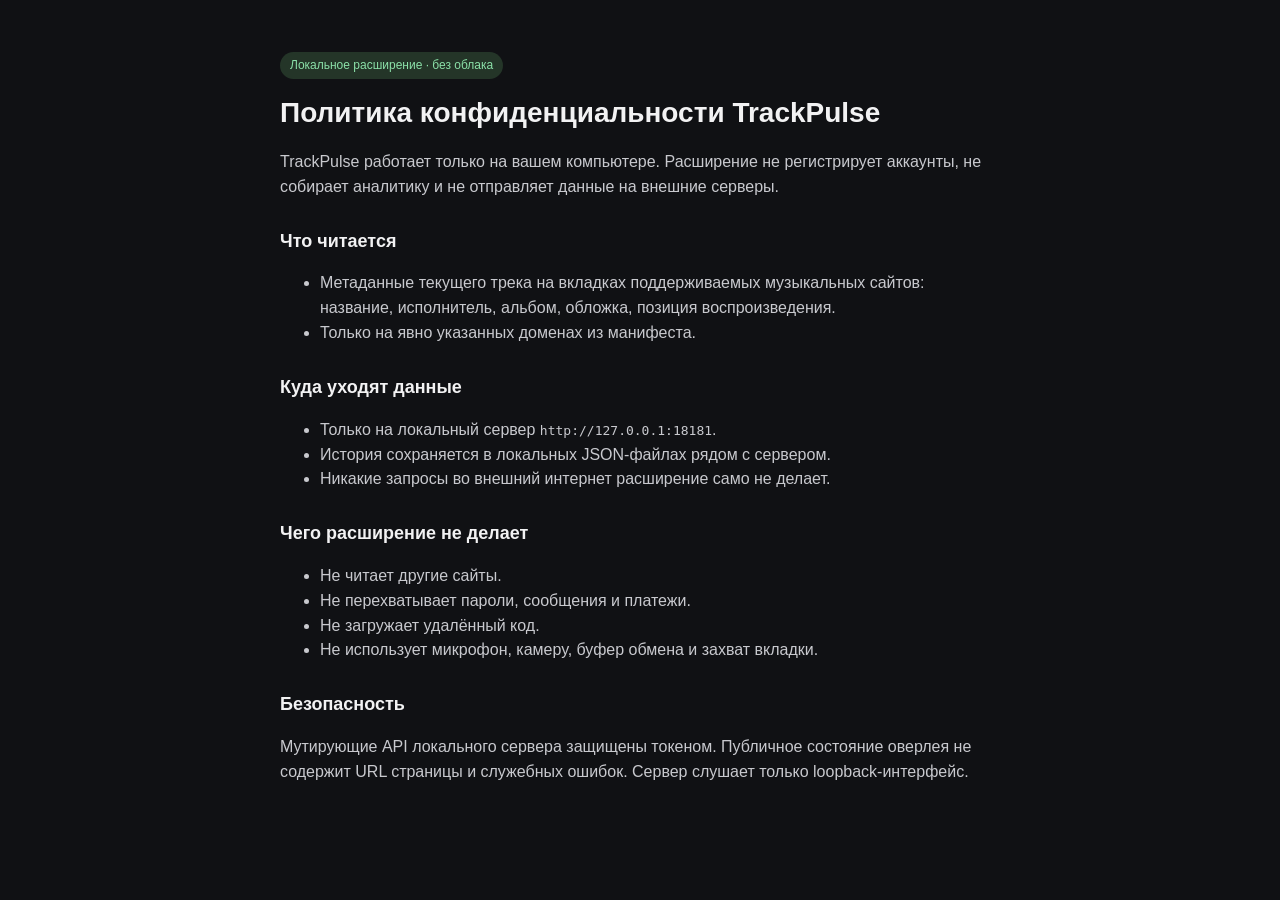
==== privacy.html @ 2d44130a "Initial TrackPulse 2.2.0: Yandex+VK now playing for OBS with install/update tools." ====
<!doctype html>
<html lang="ru">
<head>
  <meta charset="utf-8">
  <meta name="viewport" content="width=device-width, initial-scale=1">
  <title>TrackPulse — конфиденциальность</title>
  <style>
    :root { color-scheme: dark; font-family: "Segoe UI Variable", "Segoe UI", sans-serif; }
    body { margin: 0; background: #101114; color: #f2f2f3; }
    main { max-width: 720px; margin: 0 auto; padding: 40px 24px 64px; line-height: 1.55; }
    h1 { margin: 0 0 8px; font-size: 28px; }
    h2 { margin: 28px 0 8px; font-size: 18px; }
    p, li { color: #c8c9ce; }
    .badge { display: inline-block; padding: 4px 10px; border-radius: 999px; background: #243528; color: #8be0a8; font-size: 12px; }
  </style>
</head>
<body>
  <main>
    <p class="badge">Локальное расширение · без облака</p>
    <h1>Политика конфиденциальности TrackPulse</h1>
    <p>TrackPulse работает только на вашем компьютере. Расширение не регистрирует аккаунты, не собирает аналитику и не отправляет данные на внешние серверы.</p>

    <h2>Что читается</h2>
    <ul>
      <li>Метаданные текущего трека на вкладках поддерживаемых музыкальных сайтов: название, исполнитель, альбом, обложка, позиция воспроизведения.</li>
      <li>Только на явно указанных доменах из манифеста.</li>
    </ul>

    <h2>Куда уходят данные</h2>
    <ul>
      <li>Только на локальный сервер <code>http://127.0.0.1:18181</code>.</li>
      <li>История сохраняется в локальных JSON-файлах рядом с сервером.</li>
      <li>Никакие запросы во внешний интернет расширение само не делает.</li>
    </ul>

    <h2>Чего расширение не делает</h2>
    <ul>
      <li>Не читает другие сайты.</li>
      <li>Не перехватывает пароли, сообщения и платежи.</li>
      <li>Не загружает удалённый код.</li>
      <li>Не использует микрофон, камеру, буфер обмена и захват вкладки.</li>
    </ul>

    <h2>Безопасность</h2>
    <p>Мутирующие API локального сервера защищены токеном. Публичное состояние оверлея не содержит URL страницы и служебных ошибок. Сервер слушает только loopback-интерфейс.</p>
  </main>
</body>
</html>
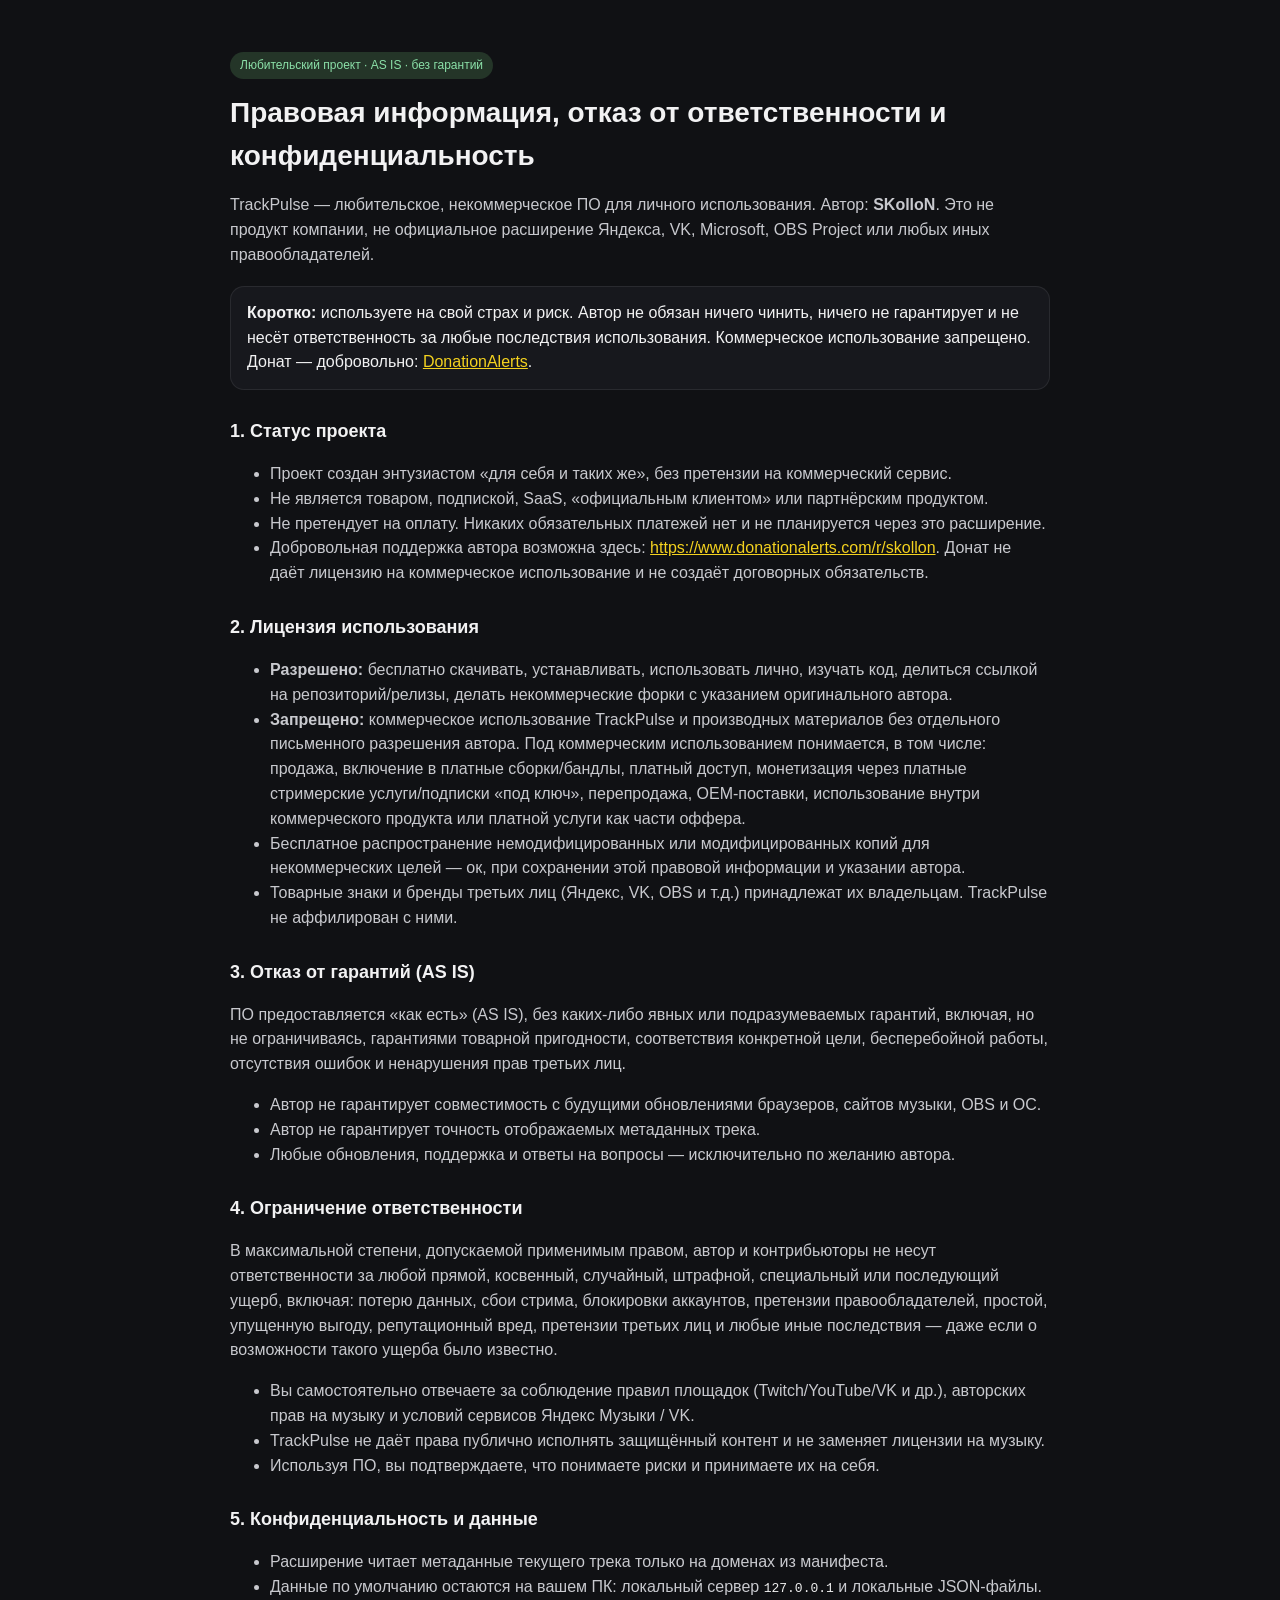
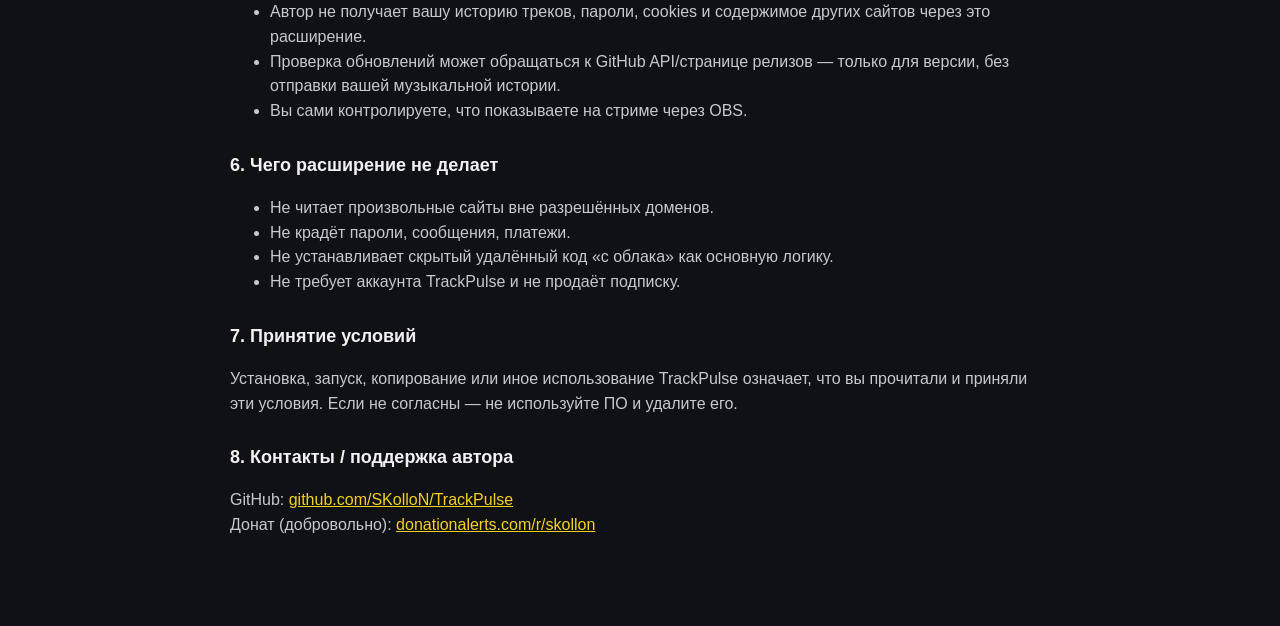
==== commit 830b524a: "Release 2.2.1: decorative bar, SVG lock, themed UI, stronger legal disclaimer." ====
--- a/privacy.html
+++ b/privacy.html
@@ -3,46 +3,154 @@
 <head>
   <meta charset="utf-8">
   <meta name="viewport" content="width=device-width, initial-scale=1">
-  <title>TrackPulse — конфиденциальность</title>
+  <title>TrackPulse — правовая информация и конфиденциальность</title>
   <style>
-    :root { color-scheme: dark; font-family: "Segoe UI Variable", "Segoe UI", sans-serif; }
-    body { margin: 0; background: #101114; color: #f2f2f3; }
-    main { max-width: 720px; margin: 0 auto; padding: 40px 24px 64px; line-height: 1.55; }
+    :root {
+      color-scheme: dark;
+      --bg: #101114;
+      --text: #f2f2f3;
+      --muted: #c8c9ce;
+      --accent: #f4d21f;
+      --accent-soft: rgba(244,210,31,.12);
+      --card: #17181d;
+      --border: rgba(255,255,255,.08);
+      font-family: "Segoe UI Variable", "Segoe UI", sans-serif;
+    }
+    body { margin: 0; background: var(--bg); color: var(--text); }
+    main { max-width: 820px; margin: 0 auto; padding: 40px 24px 72px; line-height: 1.55; }
     h1 { margin: 0 0 8px; font-size: 28px; }
     h2 { margin: 28px 0 8px; font-size: 18px; }
-    p, li { color: #c8c9ce; }
-    .badge { display: inline-block; padding: 4px 10px; border-radius: 999px; background: #243528; color: #8be0a8; font-size: 12px; }
+    p, li { color: var(--muted); }
+    a { color: var(--accent); }
+    .badge {
+      display: inline-block;
+      padding: 4px 10px;
+      border-radius: 999px;
+      background: #243528;
+      color: #8be0a8;
+      font-size: 12px;
+    }
+    .warn {
+      margin: 18px 0;
+      padding: 14px 16px;
+      border-radius: 14px;
+      border: 1px solid var(--border);
+      background: var(--card);
+    }
+    .warn strong { color: var(--text); }
+    code { color: #eee; }
   </style>
 </head>
 <body>
   <main>
-    <p class="badge">Локальное расширение · без облака</p>
-    <h1>Политика конфиденциальности TrackPulse</h1>
-    <p>TrackPulse работает только на вашем компьютере. Расширение не регистрирует аккаунты, не собирает аналитику и не отправляет данные на внешние серверы.</p>
+    <p class="badge">Любительский проект · AS IS · без гарантий</p>
+    <h1>Правовая информация, отказ от ответственности и конфиденциальность</h1>
+    <p>
+      TrackPulse — любительское, некоммерческое ПО для личного использования.
+      Автор: <strong>SKolloN</strong>. Это не продукт компании, не официальное расширение
+      Яндекса, VK, Microsoft, OBS Project или любых иных правообладателей.
+    </p>
 
-    <h2>Что читается</h2>
+    <div class="warn">
+      <strong>Коротко:</strong> используете на свой страх и риск.
+      Автор не обязан ничего чинить, ничего не гарантирует и не несёт ответственность
+      за любые последствия использования. Коммерческое использование запрещено.
+      Донат — добровольно: <a href="https://www.donationalerts.com/r/skollon" target="_blank" rel="noopener noreferrer">DonationAlerts</a>.
+    </div>
+
+    <h2>1. Статус проекта</h2>
     <ul>
-      <li>Метаданные текущего трека на вкладках поддерживаемых музыкальных сайтов: название, исполнитель, альбом, обложка, позиция воспроизведения.</li>
-      <li>Только на явно указанных доменах из манифеста.</li>
+      <li>Проект создан энтузиастом «для себя и таких же», без претензии на коммерческий сервис.</li>
+      <li>Не является товаром, подпиской, SaaS, «официальным клиентом» или партнёрским продуктом.</li>
+      <li>Не претендует на оплату. Никаких обязательных платежей нет и не планируется через это расширение.</li>
+      <li>Добровольная поддержка автора возможна здесь:
+        <a href="https://www.donationalerts.com/r/skollon" target="_blank" rel="noopener noreferrer">https://www.donationalerts.com/r/skollon</a>.
+        Донат не даёт лицензию на коммерческое использование и не создаёт договорных обязательств.</li>
     </ul>
 
-    <h2>Куда уходят данные</h2>
+    <h2>2. Лицензия использования</h2>
     <ul>
-      <li>Только на локальный сервер <code>http://127.0.0.1:18181</code>.</li>
-      <li>История сохраняется в локальных JSON-файлах рядом с сервером.</li>
-      <li>Никакие запросы во внешний интернет расширение само не делает.</li>
+      <li><strong>Разрешено:</strong> бесплатно скачивать, устанавливать, использовать лично, изучать код, делиться ссылкой на репозиторий/релизы, делать некоммерческие форки с указанием оригинального автора.</li>
+      <li><strong>Запрещено:</strong> коммерческое использование TrackPulse и производных материалов без отдельного письменного разрешения автора. Под коммерческим использованием понимается, в том числе: продажа, включение в платные сборки/бандлы, платный доступ, монетизация через платные стримерские услуги/подписки «под ключ», перепродажа, OEM-поставки, использование внутри коммерческого продукта или платной услуги как части оффера.</li>
+      <li>Бесплатное распространение немодифицированных или модифицированных копий для некоммерческих целей — ок, при сохранении этой правовой информации и указании автора.</li>
+      <li>Товарные знаки и бренды третьих лиц (Яндекс, VK, OBS и т.д.) принадлежат их владельцам. TrackPulse не аффилирован с ними.</li>
     </ul>
 
-    <h2>Чего расширение не делает</h2>
+    <h2>3. Отказ от гарантий (AS IS)</h2>
+    <p>
+      ПО предоставляется «как есть» (AS IS), без каких-либо явных или подразумеваемых гарантий,
+      включая, но не ограничиваясь, гарантиями товарной пригодности, соответствия конкретной цели,
+      бесперебойной работы, отсутствия ошибок и ненарушения прав третьих лиц.
+    </p>
     <ul>
-      <li>Не читает другие сайты.</li>
-      <li>Не перехватывает пароли, сообщения и платежи.</li>
-      <li>Не загружает удалённый код.</li>
-      <li>Не использует микрофон, камеру, буфер обмена и захват вкладки.</li>
+      <li>Автор не гарантирует совместимость с будущими обновлениями браузеров, сайтов музыки, OBS и ОС.</li>
+      <li>Автор не гарантирует точность отображаемых метаданных трека.</li>
+      <li>Любые обновления, поддержка и ответы на вопросы — исключительно по желанию автора.</li>
     </ul>
 
-    <h2>Безопасность</h2>
-    <p>Мутирующие API локального сервера защищены токеном. Публичное состояние оверлея не содержит URL страницы и служебных ошибок. Сервер слушает только loopback-интерфейс.</p>
+    <h2>4. Ограничение ответственности</h2>
+    <p>
+      В максимальной степени, допускаемой применимым правом, автор и контрибьюторы
+      не несут ответственности за любой прямой, косвенный, случайный, штрафной, специальный
+      или последующий ущерб, включая: потерю данных, сбои стрима, блокировки аккаунтов,
+      претензии правообладателей, простой, упущенную выгоду, репутационный вред,
+      претензии третьих лиц и любые иные последствия — даже если о возможности такого ущерба было известно.
+    </p>
+    <ul>
+      <li>Вы самостоятельно отвечаете за соблюдение правил площадок (Twitch/YouTube/VK и др.), авторских прав на музыку и условий сервисов Яндекс Музыки / VK.</li>
+      <li>TrackPulse не даёт права публично исполнять защищённый контент и не заменяет лицензии на музыку.</li>
+      <li>Используя ПО, вы подтверждаете, что понимаете риски и принимаете их на себя.</li>
+    </ul>
+
+    <h2>5. Конфиденциальность и данные</h2>
+    <ul>
+      <li>Расширение читает метаданные текущего трека только на доменах из манифеста.</li>
+      <li>Данные по умолчанию остаются на вашем ПК: локальный сервер <code>127.0.0.1</code> и локальные JSON-файлы.</li>
+      <li>Автор не получает вашу историю треков, пароли, cookies и содержимое других сайтов через это расширение.</li>
+      <li>Проверка обновлений может обращаться к GitHub API/странице релизов — только для версии, без отправки вашей музыкальной истории.</li>
+      <li>Вы сами контролируете, что показываете на стриме через OBS.</li>
+    </ul>
+
+    <h2>6. Чего расширение не делает</h2>
+    <ul>
+      <li>Не читает произвольные сайты вне разрешённых доменов.</li>
+      <li>Не крадёт пароли, сообщения, платежи.</li>
+      <li>Не устанавливает скрытый удалённый код «с облака» как основную логику.</li>
+      <li>Не требует аккаунта TrackPulse и не продаёт подписку.</li>
+    </ul>
+
+    <h2>7. Принятие условий</h2>
+    <p>
+      Установка, запуск, копирование или иное использование TrackPulse означает, что вы прочитали
+      и приняли эти условия. Если не согласны — не используйте ПО и удалите его.
+    </p>
+
+    <h2>8. Контакты / поддержка автора</h2>
+    <p>
+      GitHub: <a href="https://github.com/SKolloN/TrackPulse" target="_blank" rel="noopener noreferrer">github.com/SKolloN/TrackPulse</a><br>
+      Донат (добровольно): <a href="https://www.donationalerts.com/r/skollon" target="_blank" rel="noopener noreferrer">donationalerts.com/r/skollon</a>
+    </p>
   </main>
+  <script>
+    // Подтянуть акцент темы, если страница открыта рядом с локальным сервером через расширение.
+    (async () => {
+      try {
+        const response = await fetch('http://127.0.0.1:18181/api/theme?t=' + Date.now(), { cache: 'no-store' });
+        if (!response.ok) return;
+        const data = await response.json();
+        const accent = data?.theme?.cssVars?.accent;
+        if (accent) {
+          document.documentElement.style.setProperty('--accent', accent);
+          const hex = String(accent).replace('#', '');
+          if (hex.length === 6) {
+            const r = parseInt(hex.slice(0, 2), 16);
+            const g = parseInt(hex.slice(2, 4), 16);
+            const b = parseInt(hex.slice(4, 6), 16);
+            document.documentElement.style.setProperty('--accent-soft', `rgba(${r},${g},${b},0.12)`);
+          }
+        }
+      } catch (_) {}
+    })();
+  </script>
 </body>
 </html>
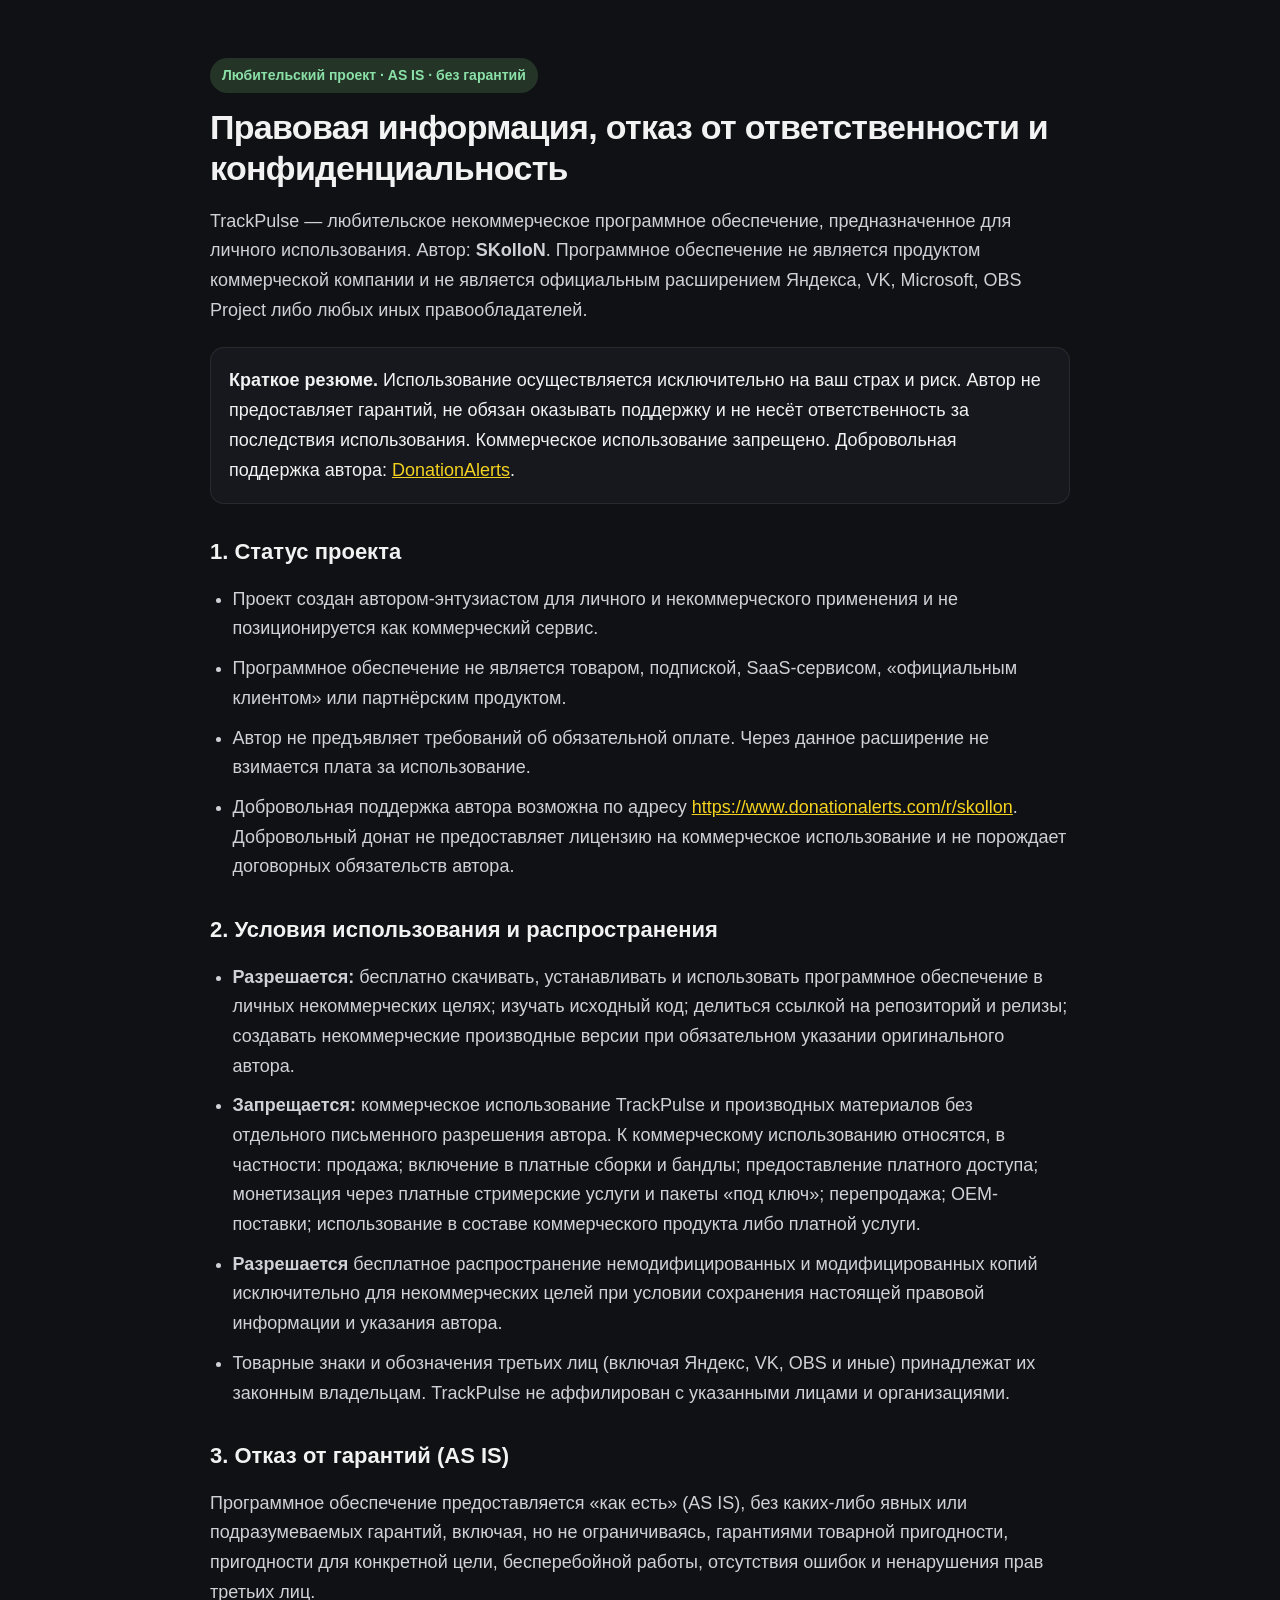
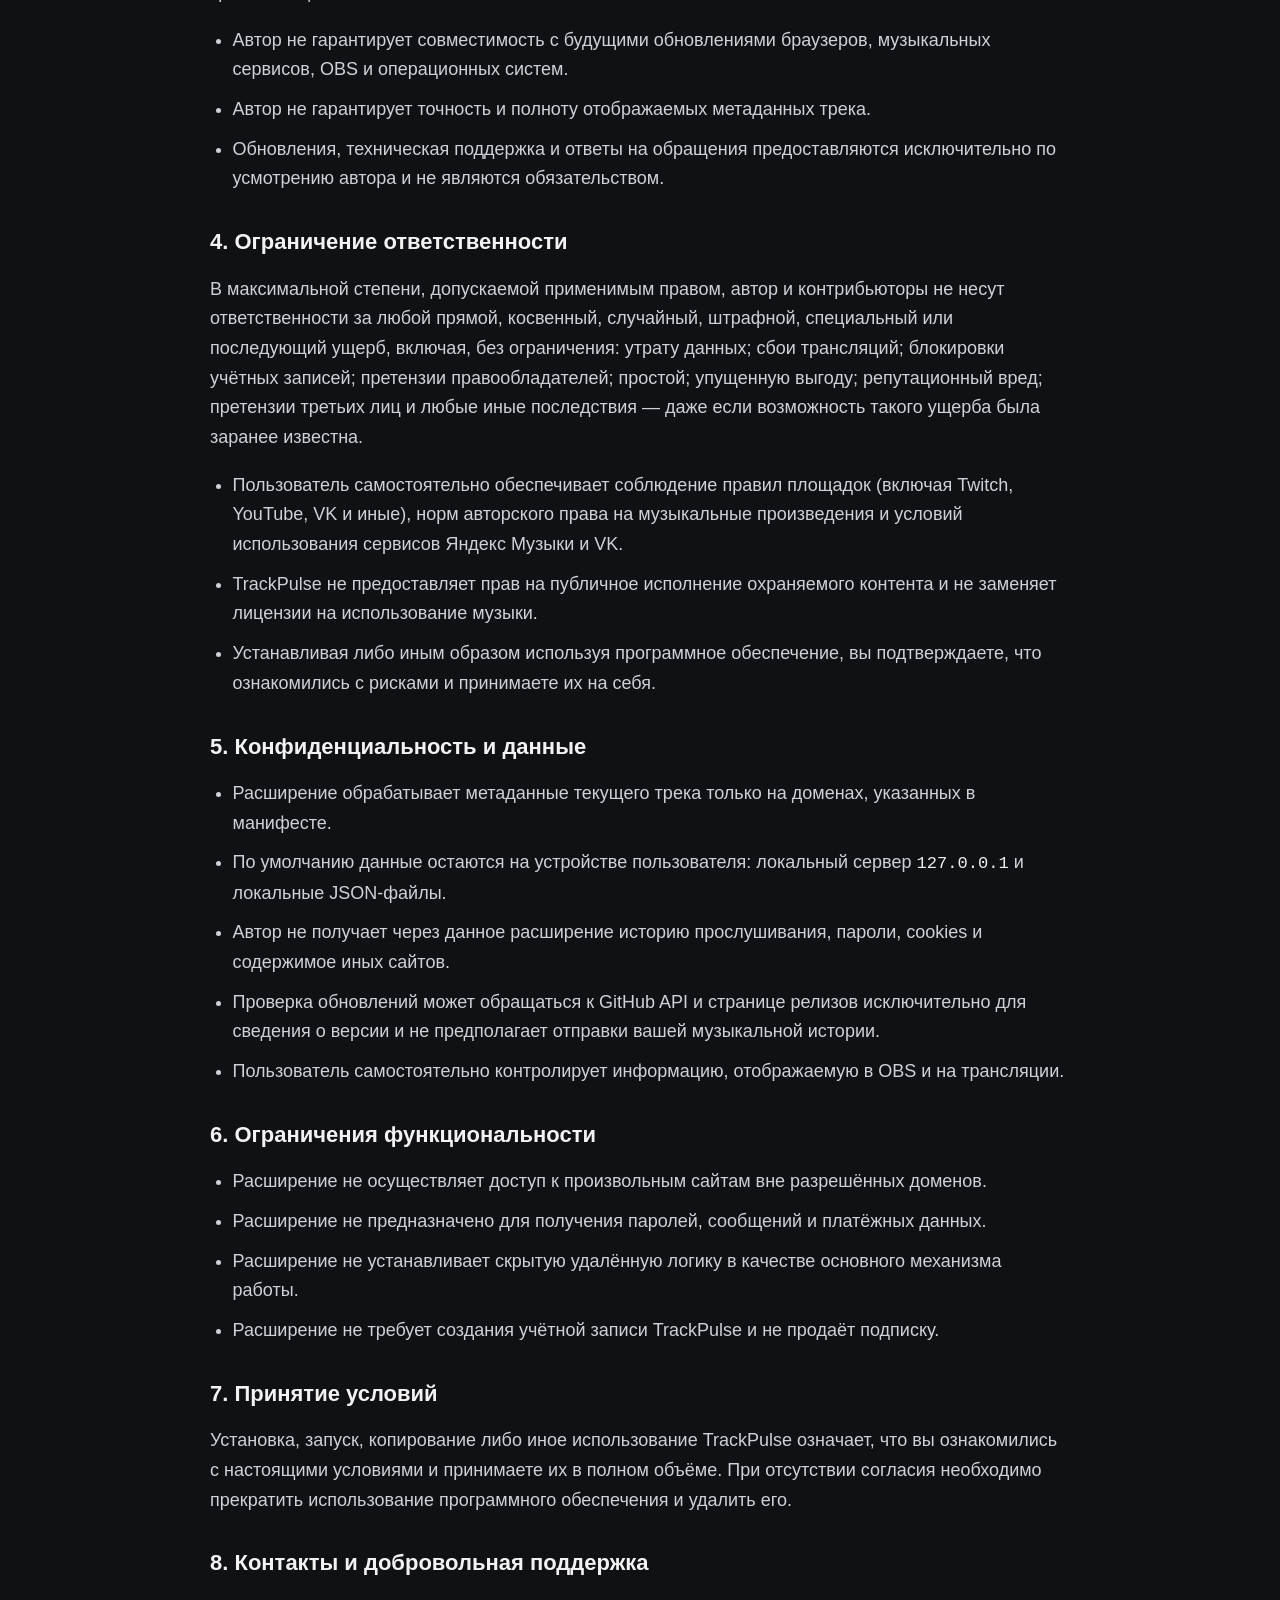
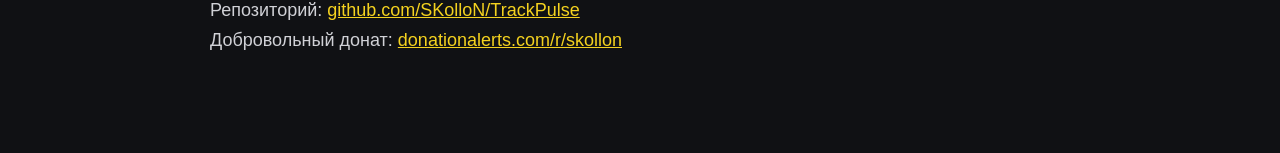
==== commit 6867f4c3: "Release 2.2.2: larger formal privacy text without casual wording." ====
--- a/privacy.html
+++ b/privacy.html
@@ -9,36 +9,69 @@
       color-scheme: dark;
       --bg: #101114;
       --text: #f2f2f3;
-      --muted: #c8c9ce;
+      --muted: #d0d1d6;
       --accent: #f4d21f;
       --accent-soft: rgba(244,210,31,.12);
       --card: #17181d;
       --border: rgba(255,255,255,.08);
       font-family: "Segoe UI Variable", "Segoe UI", sans-serif;
     }
-    body { margin: 0; background: var(--bg); color: var(--text); }
-    main { max-width: 820px; margin: 0 auto; padding: 40px 24px 72px; line-height: 1.55; }
-    h1 { margin: 0 0 8px; font-size: 28px; }
-    h2 { margin: 28px 0 8px; font-size: 18px; }
-    p, li { color: var(--muted); }
+    body {
+      margin: 0;
+      background: var(--bg);
+      color: var(--text);
+      font-size: 18px;
+    }
+    main {
+      max-width: 860px;
+      margin: 0 auto;
+      padding: 44px 24px 80px;
+      line-height: 1.65;
+    }
+    h1 {
+      margin: 0 0 12px;
+      font-size: 34px;
+      line-height: 1.2;
+      letter-spacing: -0.02em;
+    }
+    h2 {
+      margin: 34px 0 12px;
+      font-size: 22px;
+      line-height: 1.3;
+    }
+    p, li {
+      color: var(--muted);
+      font-size: 18px;
+    }
+    ul {
+      padding-left: 1.25em;
+    }
+    li + li {
+      margin-top: 10px;
+    }
     a { color: var(--accent); }
     .badge {
       display: inline-block;
-      padding: 4px 10px;
+      padding: 6px 12px;
       border-radius: 999px;
       background: #243528;
       color: #8be0a8;
-      font-size: 12px;
+      font-size: 14px;
+      font-weight: 600;
     }
     .warn {
-      margin: 18px 0;
-      padding: 14px 16px;
+      margin: 22px 0;
+      padding: 18px 18px;
       border-radius: 14px;
       border: 1px solid var(--border);
       background: var(--card);
+      font-size: 18px;
     }
     .warn strong { color: var(--text); }
-    code { color: #eee; }
+    code {
+      color: #eee;
+      font-size: 0.95em;
+    }
   </style>
 </head>
 <body>
@@ -46,93 +79,95 @@
     <p class="badge">Любительский проект · AS IS · без гарантий</p>
     <h1>Правовая информация, отказ от ответственности и конфиденциальность</h1>
     <p>
-      TrackPulse — любительское, некоммерческое ПО для личного использования.
-      Автор: <strong>SKolloN</strong>. Это не продукт компании, не официальное расширение
-      Яндекса, VK, Microsoft, OBS Project или любых иных правообладателей.
+      TrackPulse — любительское некоммерческое программное обеспечение, предназначенное для личного использования.
+      Автор: <strong>SKolloN</strong>. Программное обеспечение не является продуктом коммерческой компании
+      и не является официальным расширением Яндекса, VK, Microsoft, OBS Project либо любых иных правообладателей.
     </p>
 
     <div class="warn">
-      <strong>Коротко:</strong> используете на свой страх и риск.
-      Автор не обязан ничего чинить, ничего не гарантирует и не несёт ответственность
-      за любые последствия использования. Коммерческое использование запрещено.
-      Донат — добровольно: <a href="https://www.donationalerts.com/r/skollon" target="_blank" rel="noopener noreferrer">DonationAlerts</a>.
+      <strong>Краткое резюме.</strong>
+      Использование осуществляется исключительно на ваш страх и риск.
+      Автор не предоставляет гарантий, не обязан оказывать поддержку и не несёт ответственность
+      за последствия использования. Коммерческое использование запрещено.
+      Добровольная поддержка автора: <a href="https://www.donationalerts.com/r/skollon" target="_blank" rel="noopener noreferrer">DonationAlerts</a>.
     </div>
 
     <h2>1. Статус проекта</h2>
     <ul>
-      <li>Проект создан энтузиастом «для себя и таких же», без претензии на коммерческий сервис.</li>
-      <li>Не является товаром, подпиской, SaaS, «официальным клиентом» или партнёрским продуктом.</li>
-      <li>Не претендует на оплату. Никаких обязательных платежей нет и не планируется через это расширение.</li>
-      <li>Добровольная поддержка автора возможна здесь:
+      <li>Проект создан автором-энтузиастом для личного и некоммерческого применения и не позиционируется как коммерческий сервис.</li>
+      <li>Программное обеспечение не является товаром, подпиской, SaaS-сервисом, «официальным клиентом» или партнёрским продуктом.</li>
+      <li>Автор не предъявляет требований об обязательной оплате. Через данное расширение не взимается плата за использование.</li>
+      <li>Добровольная поддержка автора возможна по адресу
         <a href="https://www.donationalerts.com/r/skollon" target="_blank" rel="noopener noreferrer">https://www.donationalerts.com/r/skollon</a>.
-        Донат не даёт лицензию на коммерческое использование и не создаёт договорных обязательств.</li>
+        Добровольный донат не предоставляет лицензию на коммерческое использование и не порождает договорных обязательств автора.</li>
     </ul>
 
-    <h2>2. Лицензия использования</h2>
+    <h2>2. Условия использования и распространения</h2>
     <ul>
-      <li><strong>Разрешено:</strong> бесплатно скачивать, устанавливать, использовать лично, изучать код, делиться ссылкой на репозиторий/релизы, делать некоммерческие форки с указанием оригинального автора.</li>
-      <li><strong>Запрещено:</strong> коммерческое использование TrackPulse и производных материалов без отдельного письменного разрешения автора. Под коммерческим использованием понимается, в том числе: продажа, включение в платные сборки/бандлы, платный доступ, монетизация через платные стримерские услуги/подписки «под ключ», перепродажа, OEM-поставки, использование внутри коммерческого продукта или платной услуги как части оффера.</li>
-      <li>Бесплатное распространение немодифицированных или модифицированных копий для некоммерческих целей — ок, при сохранении этой правовой информации и указании автора.</li>
-      <li>Товарные знаки и бренды третьих лиц (Яндекс, VK, OBS и т.д.) принадлежат их владельцам. TrackPulse не аффилирован с ними.</li>
+      <li><strong>Разрешается:</strong> бесплатно скачивать, устанавливать и использовать программное обеспечение в личных некоммерческих целях; изучать исходный код; делиться ссылкой на репозиторий и релизы; создавать некоммерческие производные версии при обязательном указании оригинального автора.</li>
+      <li><strong>Запрещается:</strong> коммерческое использование TrackPulse и производных материалов без отдельного письменного разрешения автора. К коммерческому использованию относятся, в частности: продажа; включение в платные сборки и бандлы; предоставление платного доступа; монетизация через платные стримерские услуги и пакеты «под ключ»; перепродажа; OEM-поставки; использование в составе коммерческого продукта либо платной услуги.</li>
+      <li><strong>Разрешается</strong> бесплатное распространение немодифицированных и модифицированных копий исключительно для некоммерческих целей при условии сохранения настоящей правовой информации и указания автора.</li>
+      <li>Товарные знаки и обозначения третьих лиц (включая Яндекс, VK, OBS и иные) принадлежат их законным владельцам. TrackPulse не аффилирован с указанными лицами и организациями.</li>
     </ul>
 
     <h2>3. Отказ от гарантий (AS IS)</h2>
     <p>
-      ПО предоставляется «как есть» (AS IS), без каких-либо явных или подразумеваемых гарантий,
-      включая, но не ограничиваясь, гарантиями товарной пригодности, соответствия конкретной цели,
+      Программное обеспечение предоставляется «как есть» (AS IS), без каких-либо явных или подразумеваемых гарантий,
+      включая, но не ограничиваясь, гарантиями товарной пригодности, пригодности для конкретной цели,
       бесперебойной работы, отсутствия ошибок и ненарушения прав третьих лиц.
     </p>
     <ul>
-      <li>Автор не гарантирует совместимость с будущими обновлениями браузеров, сайтов музыки, OBS и ОС.</li>
-      <li>Автор не гарантирует точность отображаемых метаданных трека.</li>
-      <li>Любые обновления, поддержка и ответы на вопросы — исключительно по желанию автора.</li>
+      <li>Автор не гарантирует совместимость с будущими обновлениями браузеров, музыкальных сервисов, OBS и операционных систем.</li>
+      <li>Автор не гарантирует точность и полноту отображаемых метаданных трека.</li>
+      <li>Обновления, техническая поддержка и ответы на обращения предоставляются исключительно по усмотрению автора и не являются обязательством.</li>
     </ul>
 
     <h2>4. Ограничение ответственности</h2>
     <p>
       В максимальной степени, допускаемой применимым правом, автор и контрибьюторы
       не несут ответственности за любой прямой, косвенный, случайный, штрафной, специальный
-      или последующий ущерб, включая: потерю данных, сбои стрима, блокировки аккаунтов,
-      претензии правообладателей, простой, упущенную выгоду, репутационный вред,
-      претензии третьих лиц и любые иные последствия — даже если о возможности такого ущерба было известно.
+      или последующий ущерб, включая, без ограничения: утрату данных; сбои трансляций;
+      блокировки учётных записей; претензии правообладателей; простой; упущенную выгоду;
+      репутационный вред; претензии третьих лиц и любые иные последствия —
+      даже если возможность такого ущерба была заранее известна.
     </p>
     <ul>
-      <li>Вы самостоятельно отвечаете за соблюдение правил площадок (Twitch/YouTube/VK и др.), авторских прав на музыку и условий сервисов Яндекс Музыки / VK.</li>
-      <li>TrackPulse не даёт права публично исполнять защищённый контент и не заменяет лицензии на музыку.</li>
-      <li>Используя ПО, вы подтверждаете, что понимаете риски и принимаете их на себя.</li>
+      <li>Пользователь самостоятельно обеспечивает соблюдение правил площадок (включая Twitch, YouTube, VK и иные), норм авторского права на музыкальные произведения и условий использования сервисов Яндекс Музыки и VK.</li>
+      <li>TrackPulse не предоставляет прав на публичное исполнение охраняемого контента и не заменяет лицензии на использование музыки.</li>
+      <li>Устанавливая либо иным образом используя программное обеспечение, вы подтверждаете, что ознакомились с рисками и принимаете их на себя.</li>
     </ul>
 
     <h2>5. Конфиденциальность и данные</h2>
     <ul>
-      <li>Расширение читает метаданные текущего трека только на доменах из манифеста.</li>
-      <li>Данные по умолчанию остаются на вашем ПК: локальный сервер <code>127.0.0.1</code> и локальные JSON-файлы.</li>
-      <li>Автор не получает вашу историю треков, пароли, cookies и содержимое других сайтов через это расширение.</li>
-      <li>Проверка обновлений может обращаться к GitHub API/странице релизов — только для версии, без отправки вашей музыкальной истории.</li>
-      <li>Вы сами контролируете, что показываете на стриме через OBS.</li>
+      <li>Расширение обрабатывает метаданные текущего трека только на доменах, указанных в манифесте.</li>
+      <li>По умолчанию данные остаются на устройстве пользователя: локальный сервер <code>127.0.0.1</code> и локальные JSON-файлы.</li>
+      <li>Автор не получает через данное расширение историю прослушивания, пароли, cookies и содержимое иных сайтов.</li>
+      <li>Проверка обновлений может обращаться к GitHub API и странице релизов исключительно для сведения о версии и не предполагает отправки вашей музыкальной истории.</li>
+      <li>Пользователь самостоятельно контролирует информацию, отображаемую в OBS и на трансляции.</li>
     </ul>
 
-    <h2>6. Чего расширение не делает</h2>
+    <h2>6. Ограничения функциональности</h2>
     <ul>
-      <li>Не читает произвольные сайты вне разрешённых доменов.</li>
-      <li>Не крадёт пароли, сообщения, платежи.</li>
-      <li>Не устанавливает скрытый удалённый код «с облака» как основную логику.</li>
-      <li>Не требует аккаунта TrackPulse и не продаёт подписку.</li>
+      <li>Расширение не осуществляет доступ к произвольным сайтам вне разрешённых доменов.</li>
+      <li>Расширение не предназначено для получения паролей, сообщений и платёжных данных.</li>
+      <li>Расширение не устанавливает скрытую удалённую логику в качестве основного механизма работы.</li>
+      <li>Расширение не требует создания учётной записи TrackPulse и не продаёт подписку.</li>
     </ul>
 
     <h2>7. Принятие условий</h2>
     <p>
-      Установка, запуск, копирование или иное использование TrackPulse означает, что вы прочитали
-      и приняли эти условия. Если не согласны — не используйте ПО и удалите его.
+      Установка, запуск, копирование либо иное использование TrackPulse означает, что вы ознакомились
+      с настоящими условиями и принимаете их в полном объёме. При отсутствии согласия
+      необходимо прекратить использование программного обеспечения и удалить его.
     </p>
 
-    <h2>8. Контакты / поддержка автора</h2>
+    <h2>8. Контакты и добровольная поддержка</h2>
     <p>
-      GitHub: <a href="https://github.com/SKolloN/TrackPulse" target="_blank" rel="noopener noreferrer">github.com/SKolloN/TrackPulse</a><br>
-      Донат (добровольно): <a href="https://www.donationalerts.com/r/skollon" target="_blank" rel="noopener noreferrer">donationalerts.com/r/skollon</a>
+      Репозиторий: <a href="https://github.com/SKolloN/TrackPulse" target="_blank" rel="noopener noreferrer">github.com/SKolloN/TrackPulse</a><br>
+      Добровольный донат: <a href="https://www.donationalerts.com/r/skollon" target="_blank" rel="noopener noreferrer">donationalerts.com/r/skollon</a>
     </p>
   </main>
   <script>
-    // Подтянуть акцент темы, если страница открыта рядом с локальным сервером через расширение.
     (async () => {
       try {
         const response = await fetch('http://127.0.0.1:18181/api/theme?t=' + Date.now(), { cache: 'no-store' });
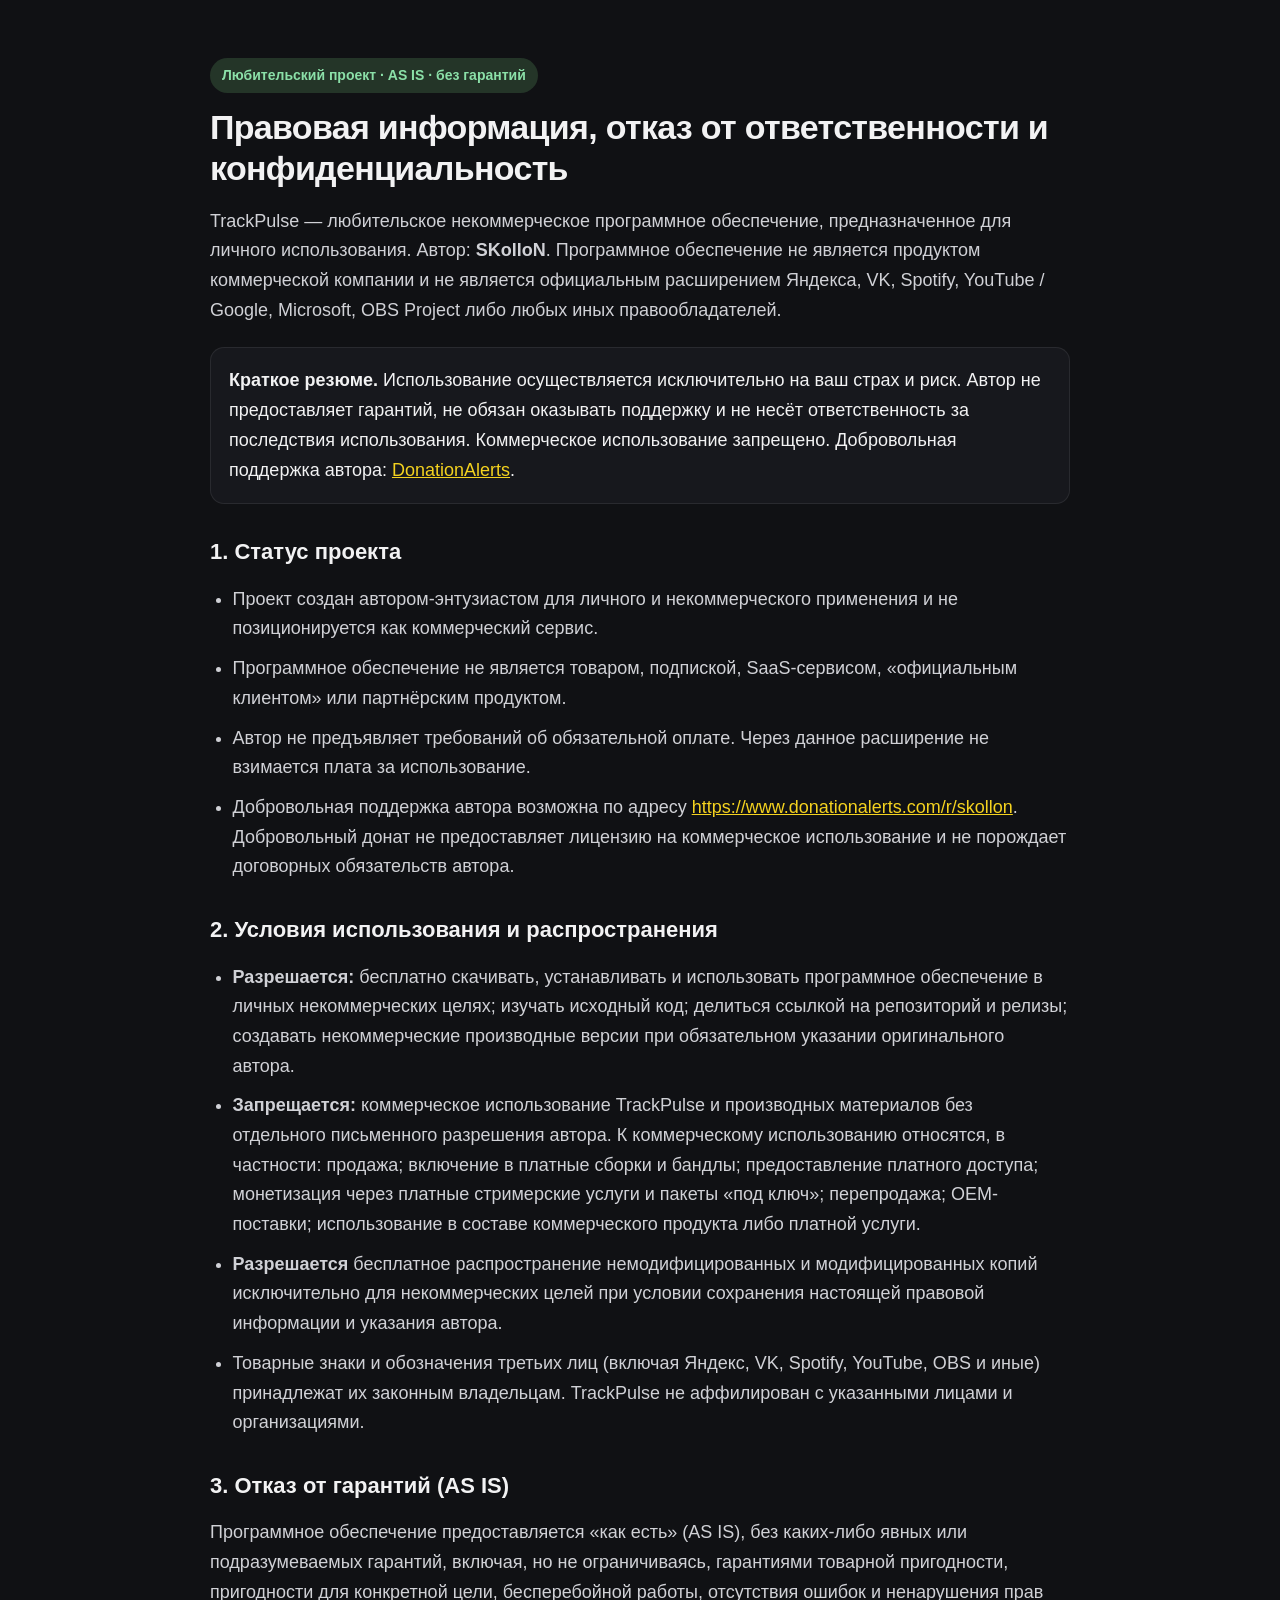
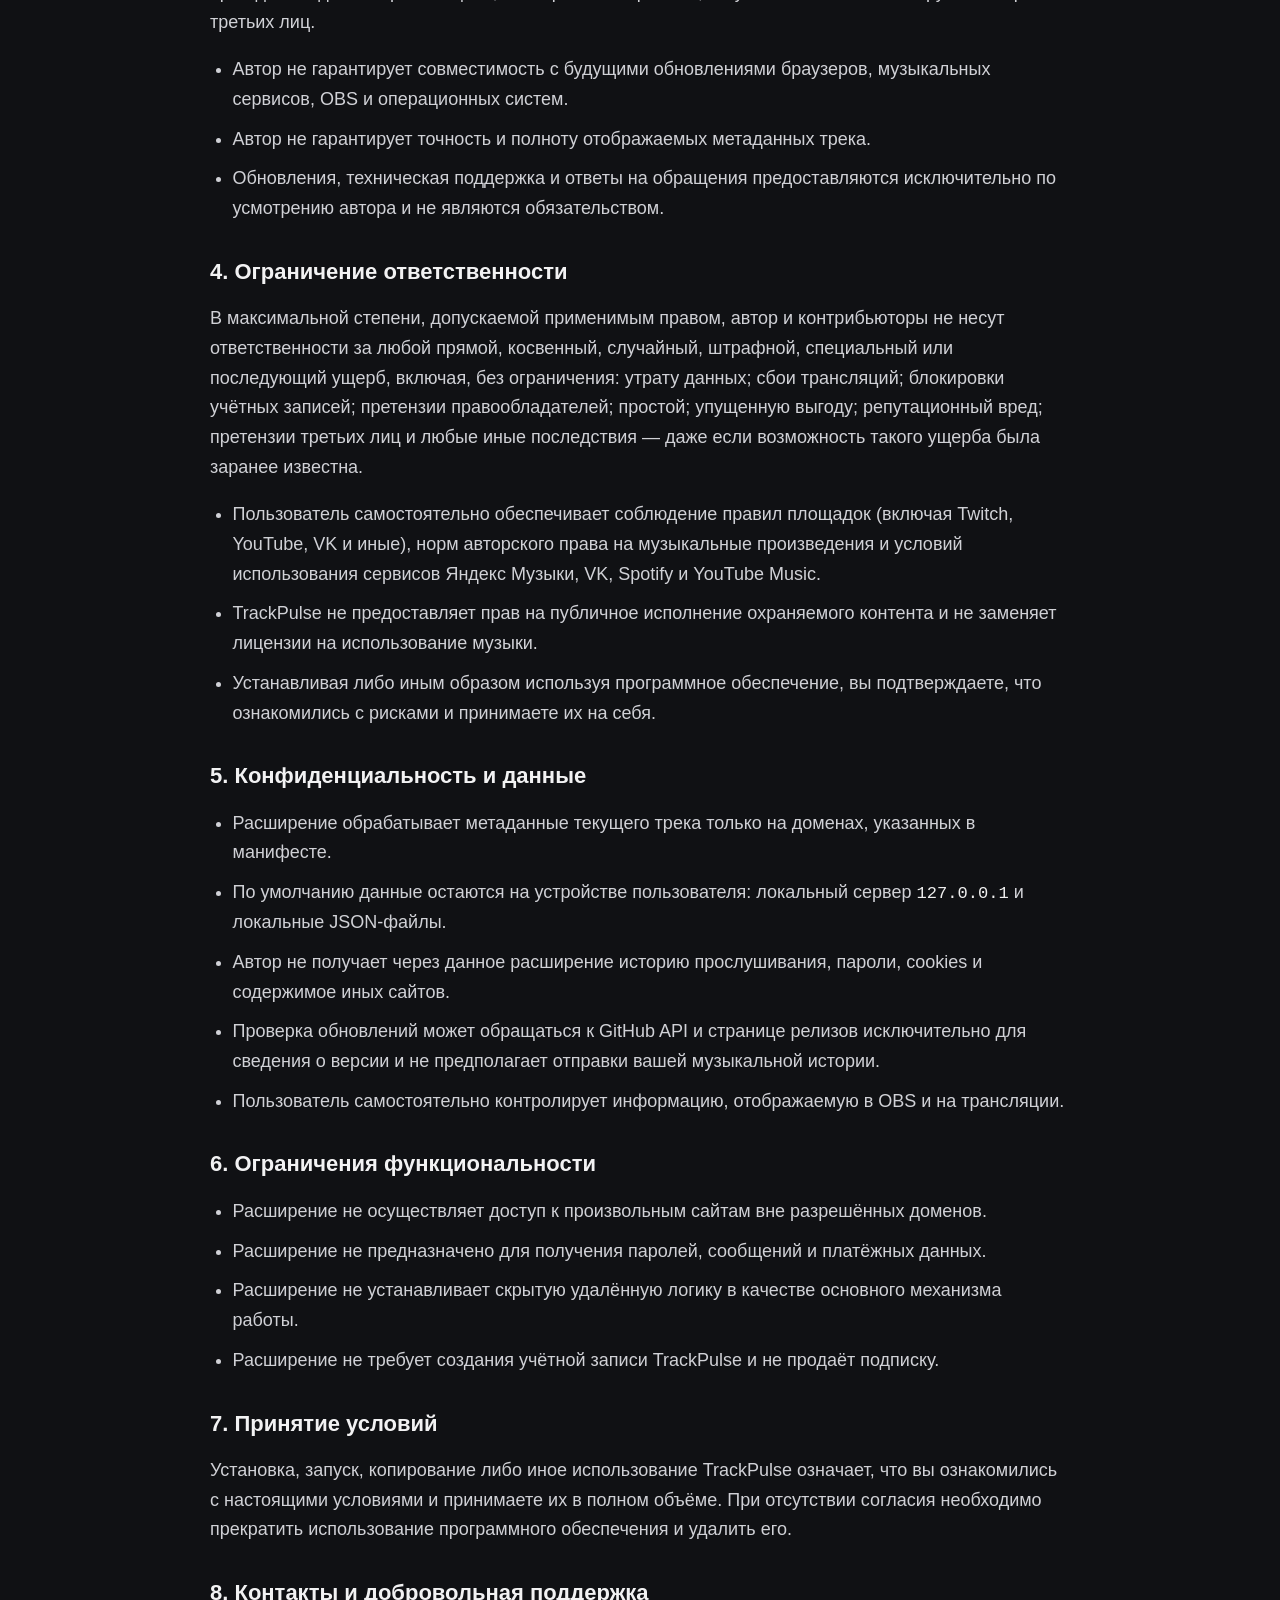
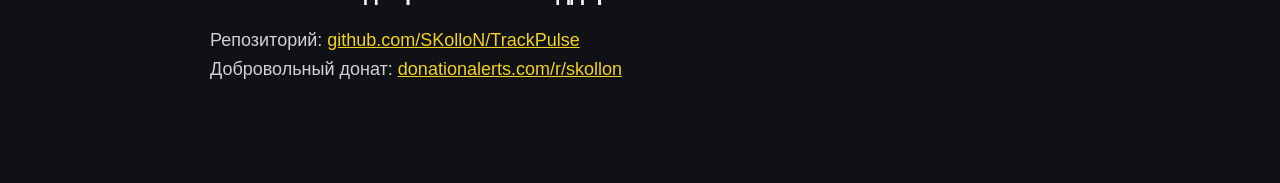
==== commit 4f73a5d7: "Release 2.3.0: vinyl overlay, Spotify/YouTube Music, tray, history export, SSE and auto-reload. Co-a" ====
--- a/privacy.html
+++ b/privacy.html
@@ -81,7 +81,7 @@
     <p>
       TrackPulse — любительское некоммерческое программное обеспечение, предназначенное для личного использования.
       Автор: <strong>SKolloN</strong>. Программное обеспечение не является продуктом коммерческой компании
-      и не является официальным расширением Яндекса, VK, Microsoft, OBS Project либо любых иных правообладателей.
+      и не является официальным расширением Яндекса, VK, Spotify, YouTube / Google, Microsoft, OBS Project либо любых иных правообладателей.
     </p>
 
     <div class="warn">
@@ -107,7 +107,7 @@
       <li><strong>Разрешается:</strong> бесплатно скачивать, устанавливать и использовать программное обеспечение в личных некоммерческих целях; изучать исходный код; делиться ссылкой на репозиторий и релизы; создавать некоммерческие производные версии при обязательном указании оригинального автора.</li>
       <li><strong>Запрещается:</strong> коммерческое использование TrackPulse и производных материалов без отдельного письменного разрешения автора. К коммерческому использованию относятся, в частности: продажа; включение в платные сборки и бандлы; предоставление платного доступа; монетизация через платные стримерские услуги и пакеты «под ключ»; перепродажа; OEM-поставки; использование в составе коммерческого продукта либо платной услуги.</li>
       <li><strong>Разрешается</strong> бесплатное распространение немодифицированных и модифицированных копий исключительно для некоммерческих целей при условии сохранения настоящей правовой информации и указания автора.</li>
-      <li>Товарные знаки и обозначения третьих лиц (включая Яндекс, VK, OBS и иные) принадлежат их законным владельцам. TrackPulse не аффилирован с указанными лицами и организациями.</li>
+      <li>Товарные знаки и обозначения третьих лиц (включая Яндекс, VK, Spotify, YouTube, OBS и иные) принадлежат их законным владельцам. TrackPulse не аффилирован с указанными лицами и организациями.</li>
     </ul>
 
     <h2>3. Отказ от гарантий (AS IS)</h2>
@@ -132,7 +132,7 @@
       даже если возможность такого ущерба была заранее известна.
     </p>
     <ul>
-      <li>Пользователь самостоятельно обеспечивает соблюдение правил площадок (включая Twitch, YouTube, VK и иные), норм авторского права на музыкальные произведения и условий использования сервисов Яндекс Музыки и VK.</li>
+      <li>Пользователь самостоятельно обеспечивает соблюдение правил площадок (включая Twitch, YouTube, VK и иные), норм авторского права на музыкальные произведения и условий использования сервисов Яндекс Музыки, VK, Spotify и YouTube Music.</li>
       <li>TrackPulse не предоставляет прав на публичное исполнение охраняемого контента и не заменяет лицензии на использование музыки.</li>
       <li>Устанавливая либо иным образом используя программное обеспечение, вы подтверждаете, что ознакомились с рисками и принимаете их на себя.</li>
     </ul>
